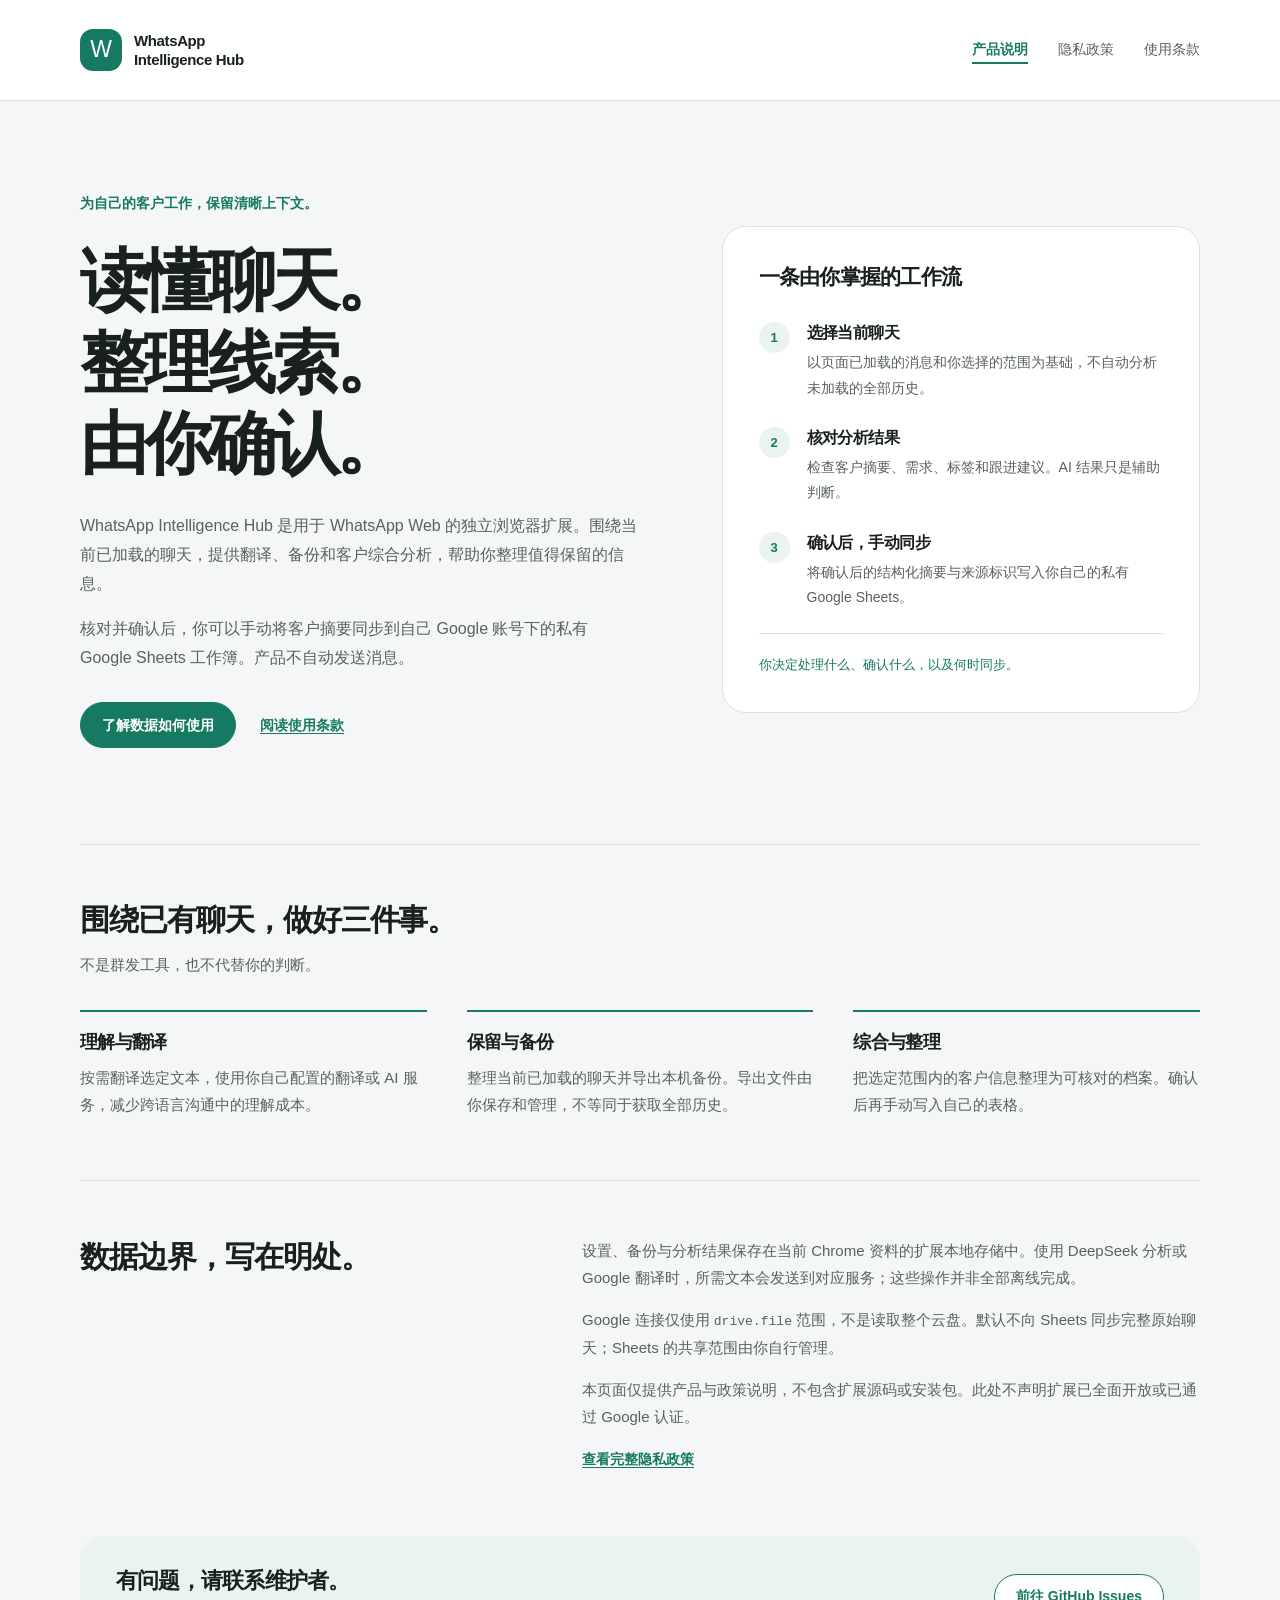
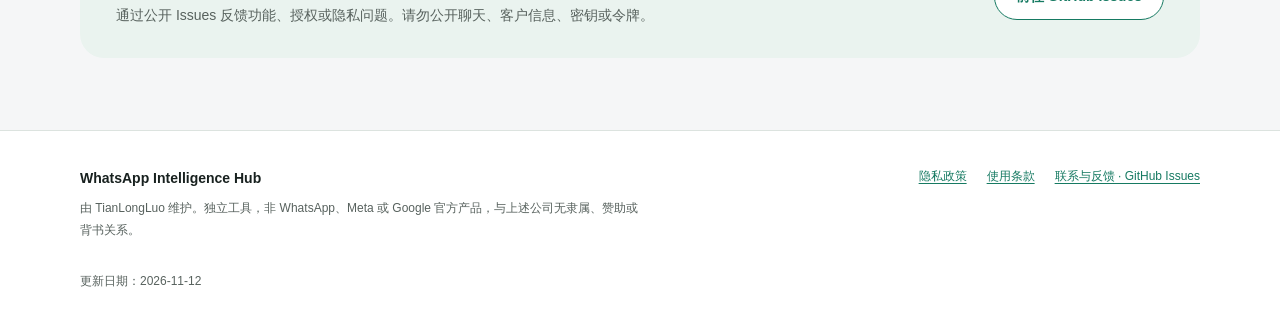
==== index.html @ 4558dfed "Publish static product information, privacy policy and usage terms only" ====
<!doctype html>
<html lang="zh-CN">
<head>
  <meta charset="utf-8">
  <meta name="viewport" content="width=device-width, initial-scale=1">
  <meta name="color-scheme" content="light dark">
  <meta http-equiv="Content-Security-Policy" content="default-src 'none'; style-src 'self'; base-uri 'none'; form-action 'none'">
  <title>产品说明 · WhatsApp Intelligence Hub</title>
  <meta name="description" content="WhatsApp Intelligence Hub：翻译与备份当前已加载的聊天，综合分析客户信息，核对确认后手动同步到自己的 Google Sheets。">
  <link rel="stylesheet" href="style.css">
</head>
<body>
  <a class="skip-link" href="#main">跳到主要内容</a>
  <header class="site-header">
    <div class="header-inner">
      <a class="brand" href="index.html" aria-label="WhatsApp Intelligence Hub 产品说明首页"><span class="brand-mark" aria-hidden="true">W</span><span>WhatsApp<br>Intelligence Hub</span></a>
      <nav aria-label="主导航"><a href="index.html" aria-current="page">产品说明</a><a href="privacy.html">隐私政策</a><a href="terms.html">使用条款</a></nav>
    </div>
  </header>
  <main id="main" tabindex="-1">
    <section class="hero page-width" aria-labelledby="hero-title">
      <div class="hero-copy">
        <p class="intro-label">为自己的客户工作，保留清晰上下文。</p>
        <h1 id="hero-title">读懂聊天。<br>整理线索。<br>由你确认。</h1>
        <p class="hero-description">WhatsApp Intelligence Hub 是用于 WhatsApp Web 的独立浏览器扩展。围绕当前已加载的聊天，提供翻译、备份和客户综合分析，帮助你整理值得保留的信息。</p>
        <p class="hero-description">核对并确认后，你可以手动将客户摘要同步到自己 Google 账号下的私有 Google Sheets 工作簿。产品不自动发送消息。</p>
        <div class="hero-actions"><a class="button" href="privacy.html">了解数据如何使用</a><a class="text-link" href="terms.html">阅读使用条款</a></div>
      </div>
      <aside class="workflow" aria-labelledby="workflow-title">
        <h2 id="workflow-title">一条由你掌握的工作流</h2>
        <ol class="workflow-list">
          <li><span class="step-number" aria-hidden="true">1</span><div><h3>选择当前聊天</h3><p>以页面已加载的消息和你选择的范围为基础，不自动分析未加载的全部历史。</p></div></li>
          <li><span class="step-number" aria-hidden="true">2</span><div><h3>核对分析结果</h3><p>检查客户摘要、需求、标签和跟进建议。AI 结果只是辅助判断。</p></div></li>
          <li><span class="step-number" aria-hidden="true">3</span><div><h3>确认后，手动同步</h3><p>将确认后的结构化摘要与来源标识写入你自己的私有 Google Sheets。</p></div></li>
        </ol>
        <p class="workflow-note">你决定处理什么、确认什么，以及何时同步。</p>
      </aside>
    </section>
    <section class="feature-section page-width" aria-labelledby="features-title">
      <div class="section-heading"><h2 id="features-title">围绕已有聊天，做好三件事。</h2><p>不是群发工具，也不代替你的判断。</p></div>
      <div class="features">
        <article><h3>理解与翻译</h3><p>按需翻译选定文本，使用你自己配置的翻译或 AI 服务，减少跨语言沟通中的理解成本。</p></article>
        <article><h3>保留与备份</h3><p>整理当前已加载的聊天并导出本机备份。导出文件由你保存和管理，不等同于获取全部历史。</p></article>
        <article><h3>综合与整理</h3><p>把选定范围内的客户信息整理为可核对的档案。确认后再手动写入自己的表格。</p></article>
      </div>
    </section>
    <section class="boundaries page-width" aria-labelledby="boundaries-title">
      <h2 id="boundaries-title">数据边界，写在明处。</h2>
      <div class="boundary-copy"><p>设置、备份与分析结果保存在当前 Chrome 资料的扩展本地存储中。使用 DeepSeek 分析或 Google 翻译时，所需文本会发送到对应服务；这些操作并非全部离线完成。</p><p>Google 连接仅使用 <code>drive.file</code> 范围，不是读取整个云盘。默认不向 Sheets 同步完整原始聊天；Sheets 的共享范围由你自行管理。</p><p>本页面仅提供产品与政策说明，不包含扩展源码或安装包。此处不声明扩展已全面开放或已通过 Google 认证。</p><a class="text-link" href="privacy.html">查看完整隐私政策</a></div>
    </section>
    <section class="contact-band page-width" aria-labelledby="contact-title"><div><h2 id="contact-title">有问题，请联系维护者。</h2><p>通过公开 Issues 反馈功能、授权或隐私问题。请勿公开聊天、客户信息、密钥或令牌。</p></div><a class="button button-secondary" href="https://github.com/TianLongLuo/whatsapp-intelligence-hub-site/issues">前往 GitHub Issues</a></section>

  </main>
  <footer class="site-footer">
    <div class="footer-inner">
      <div><p class="footer-brand">WhatsApp Intelligence Hub</p><p>由 TianLongLuo 维护。独立工具，非 WhatsApp、Meta 或 Google 官方产品，与上述公司无隶属、赞助或背书关系。</p></div>
      <div class="footer-links"><a href="privacy.html">隐私政策</a><a href="terms.html">使用条款</a><a href="https://github.com/TianLongLuo/whatsapp-intelligence-hub-site/issues">联系与反馈 · GitHub Issues</a></div>
    </div>
    <p class="footer-date">更新日期：<time datetime="2026-11-12">2026-11-12</time></p>
  </footer>
</body>
</html>
---- style.css ----
/* Static policy site. System fonts, no external resources or animation. */
:root {
  color-scheme: light dark;
  --page: #f5f6f7;
  --surface: #ffffff;
  --text: #18211f;
  --muted: #58625e;
  --green: #167a62;
  --green-hover: #10634f;
  --tint: #eaf3ef;
  --line: #dce3df;
  --focus: #116d57;
  --radius: 24px;
  font-family: -apple-system, BlinkMacSystemFont, "Segoe UI", "PingFang SC", "Hiragino Sans GB", "Microsoft YaHei", sans-serif;
  font-size: 16px;
  -webkit-text-size-adjust: 100%;
  text-size-adjust: 100%;
}
* { box-sizing: border-box; }
body { margin: 0; background: var(--page); color: var(--text); line-height: 1.8; }
a { color: var(--green); text-underline-offset: 0.22em; text-decoration-thickness: 1px; }
a:hover { text-decoration-thickness: 2px; }
a:focus-visible, main:focus-visible { outline: 3px solid var(--focus); outline-offset: 5px; border-radius: 4px; }
p, ul, ol { margin: 0 0 1em; }
h1, h2, h3 { margin: 0; line-height: 1.35; letter-spacing: -0.035em; }
code { font-family: ui-monospace, SFMono-Regular, Consolas, monospace; font-size: 0.87em; overflow-wrap: anywhere; }
.page-width { width: min(1120px, calc(100% - 80px)); margin-inline: auto; }
.skip-link { position: absolute; z-index: 10; top: 12px; left: 12px; transform: translateY(-180%); background: var(--surface); padding: 10px 18px; border: 1px solid var(--line); }
.skip-link:focus { transform: none; }
.site-header { background: var(--surface); border-bottom: 1px solid var(--line); }
.header-inner { width: min(1120px, calc(100% - 80px)); min-height: 100px; margin-inline: auto; display: flex; align-items: center; justify-content: space-between; gap: 32px; }
.brand { display: inline-flex; align-items: center; gap: 12px; color: var(--text); font-size: 15px; line-height: 1.3; font-weight: 650; text-decoration: none; letter-spacing: -0.025em; }
.brand-mark { width: 42px; height: 42px; display: grid; place-items: center; background: var(--green); color: white; border-radius: 13px; font-size: 23px; font-weight: 500; }
.site-header nav { display: flex; align-items: center; gap: 30px; font-size: 14px; }
.site-header nav a { color: var(--muted); text-decoration: none; padding: 7px 0; }
.site-header nav a[aria-current="page"] { color: var(--green); font-weight: 650; text-decoration: underline; text-decoration-thickness: 2px; text-underline-offset: 0.55em; }
.site-header nav a:hover { color: var(--green); }
.hero { display: grid; grid-template-columns: 1.08fr 0.92fr; gap: 80px; align-items: center; padding-block: 90px 96px; }
.intro-label { margin-bottom: 24px; color: var(--green); font-size: 14px; font-weight: 600; }
.hero h1 { font-size: clamp(45px, 5.3vw, 68px); font-weight: 700; line-height: 1.2; margin-bottom: 28px; letter-spacing: -0.06em; }
.hero-description { max-width: 39em; color: var(--muted); font-size: 16px; margin-bottom: 16px; }
.hero-actions { margin-top: 30px; display: flex; flex-wrap: wrap; align-items: center; gap: 18px 24px; }
.button { display: inline-flex; justify-content: center; align-items: center; min-height: 46px; padding: 9px 21px; border: 1px solid var(--green); border-radius: 100px; background: var(--green); color: #fff; font-size: 14px; font-weight: 600; line-height: 1.5; text-decoration: none; }
.button:hover { background: var(--green-hover); border-color: var(--green-hover); text-decoration: none; }
.text-link { font-size: 14px; font-weight: 600; }
.workflow { padding: 36px; border: 1px solid var(--line); border-radius: var(--radius); background: var(--surface); }
.workflow h2 { font-size: 21px; margin-bottom: 30px; }
.workflow-list { padding: 0; margin: 0; list-style: none; }
.workflow-list li { display: grid; grid-template-columns: 32px minmax(0, 1fr); column-gap: 16px; padding-bottom: 26px; }
.workflow-list li:last-child { padding-bottom: 22px; }
.step-number { width: 31px; height: 31px; border-radius: 50%; display: grid; place-items: center; font-size: 13px; line-height: 1; background: var(--tint); color: var(--green); font-weight: 650; }
.workflow h3 { font-size: 16px; margin-bottom: 7px; }
.workflow-list p { font-size: 14px; color: var(--muted); line-height: 1.8; margin: 0; }
.workflow-note { border-top: 1px solid var(--line); padding-top: 19px; margin: 0; font-size: 13px; color: var(--green); }
.feature-section { border-top: 1px solid var(--line); padding-block: 55px 62px; }
.section-heading h2, .boundaries h2, .contact-band h2 { font-size: clamp(23px, 2.6vw, 30px); }
.section-heading > p { margin: 10px 0 32px; color: var(--muted); font-size: 15px; }
.features { display: grid; grid-template-columns: repeat(3, minmax(0, 1fr)); gap: 40px; }
.features article { border-top: 2px solid var(--green); padding-top: 18px; }
.features h3 { font-size: 18px; margin-bottom: 10px; }
.features p { font-size: 15px; color: var(--muted); margin: 0; }
.boundaries { display: grid; grid-template-columns: 0.8fr 1.2fr; gap: 90px; border-top: 1px solid var(--line); padding-block: 56px 64px; }
.boundary-copy { color: var(--muted); font-size: 15px; }
.contact-band { background: var(--tint); border-radius: var(--radius); padding: 30px 36px; margin-bottom: 72px; display: flex; align-items: center; justify-content: space-between; gap: 36px; }
.contact-band h2 { font-size: 22px; margin-bottom: 7px; }
.contact-band p { max-width: 42em; color: var(--muted); font-size: 14px; margin: 0; }
.contact-band .button { flex-shrink: 0; }
.button-secondary { background: var(--surface); color: var(--green); }
.button-secondary:hover { color: #fff; }
.site-footer { border-top: 1px solid var(--line); padding: 35px 0 25px; background: var(--surface); }
.footer-inner, .footer-date { width: min(1120px, calc(100% - 80px)); margin-inline: auto; }
.footer-inner { display: flex; justify-content: space-between; gap: 60px; }
.footer-brand { color: var(--text); font-size: 14px; font-weight: 650; margin-bottom: 7px; }
.footer-inner p:not(.footer-brand) { color: var(--muted); font-size: 12px; max-width: 47em; }
.footer-links { display: flex; flex-wrap: wrap; align-content: flex-start; justify-content: flex-end; gap: 8px 20px; font-size: 12px; }
.footer-date { margin-top: 18px; margin-bottom: 0; font-size: 12px; color: var(--muted); }
.policy { max-width: 800px; padding-block: 68px 80px; }
.policy-header { margin-bottom: 34px; }
.policy-header .intro-label { margin-bottom: 16px; }
.policy h1 { font-size: clamp(36px, 4.5vw, 52px); margin-bottom: 14px; }
.policy-lead { font-size: 18px; color: var(--muted); margin-bottom: 18px; }
.updated { font-size: 13px; color: var(--muted); margin: 0; }
.policy-intro { padding-bottom: 28px; border-bottom: 1px solid var(--line); }
.policy p, .policy li { overflow-wrap: anywhere; }
.policy-toc { display: flex; flex-wrap: wrap; gap: 9px 22px; margin: 28px 0 40px; font-size: 14px; }
.policy section { scroll-margin-top: 24px; margin-top: 38px; }
.policy section h2 { font-size: 23px; margin-bottom: 16px; }
.policy section h3 { font-size: 17px; margin-bottom: 9px; }
.policy section p, .policy section li { color: var(--muted); font-size: 15px; }
.policy ul { padding-left: 1.4em; }
.policy li { margin-bottom: 12px; padding-left: 3px; }
.policy strong { color: var(--text); font-weight: 600; }
.service-block { border-left: 2px solid var(--green); padding-left: 21px; margin-block: 25px; }
.service-block p:last-child { margin-bottom: 0; }
.policy-end { display: flex; flex-wrap: wrap; gap: 14px 28px; margin-top: 48px; border-top: 1px solid var(--line); padding-top: 25px; font-size: 14px; }
@media (max-width: 900px) {
  .hero { gap: 36px; padding-block: 64px; }
  .workflow { padding: 28px; }
  .features { gap: 25px; }
  .boundaries { gap: 40px; }
  .contact-band { align-items: flex-start; flex-direction: column; gap: 22px; }
  .footer-inner { flex-direction: column; gap: 12px; }
  .footer-links { justify-content: flex-start; }
}
@media (max-width: 680px) {
  .page-width, .header-inner, .footer-inner, .footer-date { width: calc(100% - 40px); }
  .header-inner { min-height: 0; padding-block: 21px 18px; flex-direction: column; align-items: flex-start; gap: 22px; }
  .site-header nav { gap: 25px; width: 100%; }
  .hero { grid-template-columns: minmax(0, 1fr); padding-block: 44px 48px; gap: 36px; }
  .hero h1 { font-size: 48px; }
  .intro-label { font-size: 13px; margin-bottom: 20px; }
  .hero-description { font-size: 15px; }
  .hero-actions { gap: 18px; }
  .workflow { padding: 25px 23px; border-radius: 20px; }
  .workflow h2 { font-size: 20px; }
  .features { grid-template-columns: minmax(0, 1fr); gap: 29px; }
  .feature-section { padding-block: 38px 44px; }
  .section-heading > p { margin-bottom: 27px; }
  .boundaries { grid-template-columns: minmax(0, 1fr); gap: 22px; padding-block: 38px 44px; }
  .contact-band { width: calc(100% - 40px); padding: 25px 23px; border-radius: 20px; margin-bottom: 44px; }
  .contact-band h2 { font-size: 20px; }
  .site-footer { padding-top: 28px; }
  .policy { padding-block: 42px 50px; }
  .policy-lead { font-size: 16px; }
  .policy section h2 { font-size: 21px; }
  .policy section p, .policy section li { font-size: 15px; }
  .policy-toc { gap: 9px 20px; }
}
@media (prefers-color-scheme: dark) {
  :root { --page: #111815; --surface: #19231e; --text: #edf3ef; --muted: #b1bfb6; --green: #6bd4b1; --green-hover: #8be0c2; --tint: #1b3328; --line: #34453a; --focus: #99e8ce; }
  .brand-mark, .button:not(.button-secondary) { background: #167a62; border-color: #167a62; color: #fff; }
  .button:not(.button-secondary):hover, .button-secondary:hover { background: #10634f; border-color: #10634f; color: #fff; }
}
@media (prefers-reduced-motion: reduce) {
  *, *::before, *::after { animation: none !important; transition: none !important; scroll-behavior: auto !important; }
}
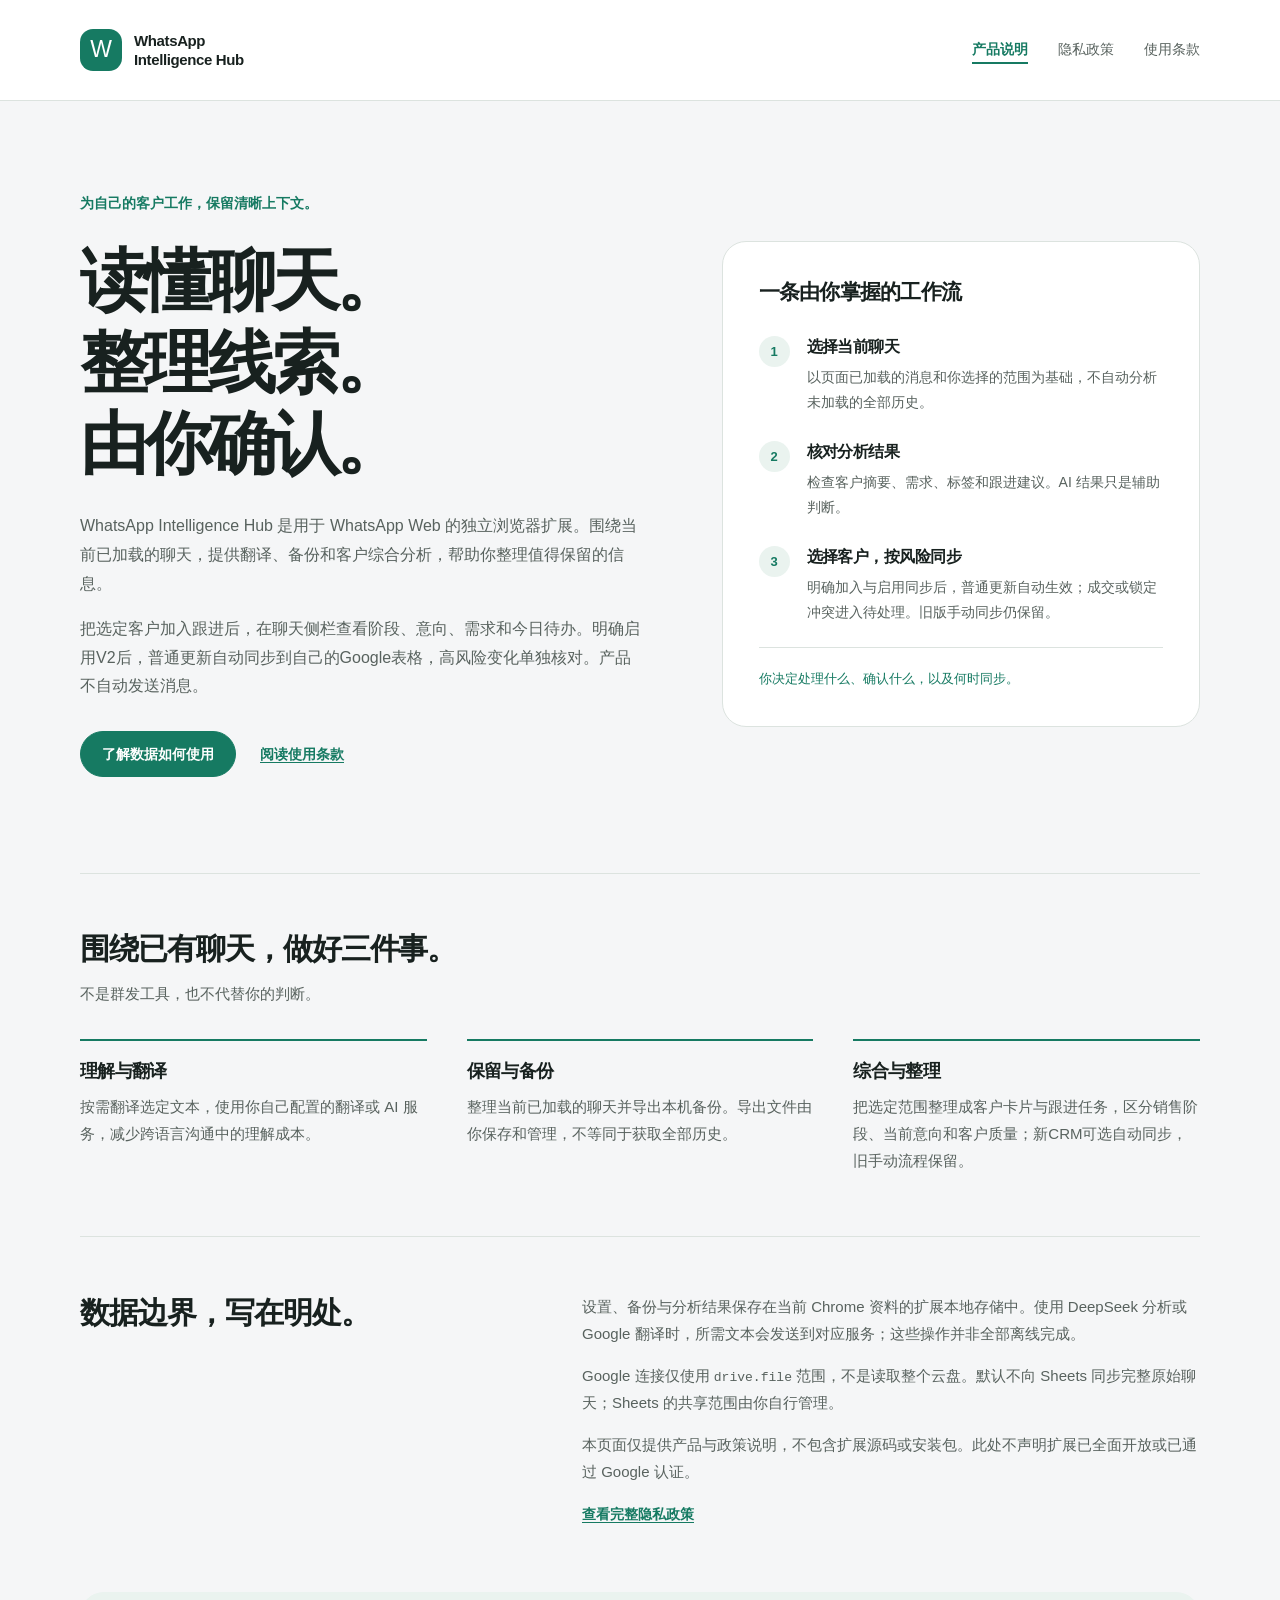
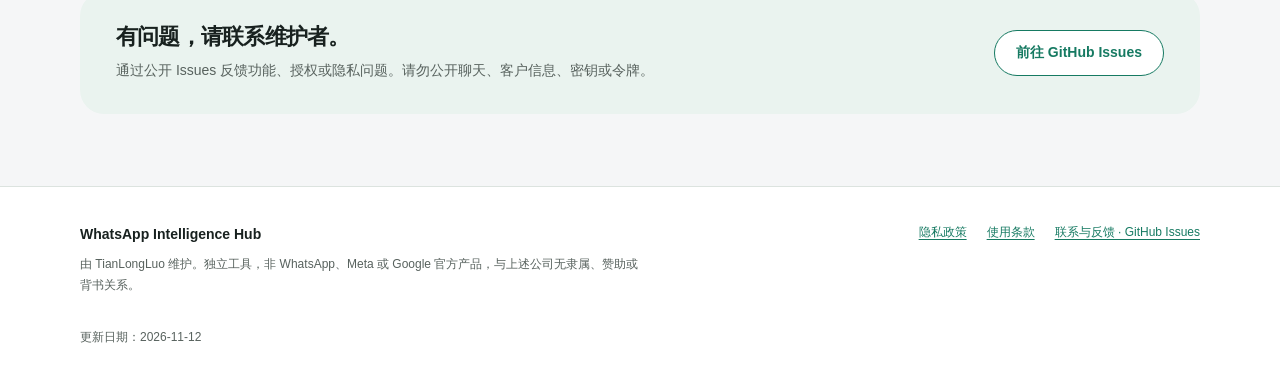
==== commit ae26d2a3: "docs: explain opt-in AutoCRM and V2 data flows" ====
--- a/index.html
+++ b/index.html
@@ -1,12 +1,13 @@
 <!doctype html>
 <html lang="zh-CN">
 <head>
+  <meta name="google-site-verification" content="5QiadQdPQAH5DwLQ661Jyvq__LHjutMBQYq28od8A-g" />
   <meta charset="utf-8">
   <meta name="viewport" content="width=device-width, initial-scale=1">
   <meta name="color-scheme" content="light dark">
   <meta http-equiv="Content-Security-Policy" content="default-src 'none'; style-src 'self'; base-uri 'none'; form-action 'none'">
   <title>产品说明 · WhatsApp Intelligence Hub</title>
-  <meta name="description" content="WhatsApp Intelligence Hub：翻译与备份当前已加载的聊天，综合分析客户信息，核对确认后手动同步到自己的 Google Sheets。">
+  <meta name="description" content="WhatsApp Intelligence Hub：翻译与备份当前已加载的聊天，综合分析客户信息，客户自选加入，批量自动跟进与结构化同步到自己的 Google Sheets。">
   <link rel="stylesheet" href="style.css">
 </head>
 <body>
@@ -23,7 +24,7 @@
         <p class="intro-label">为自己的客户工作，保留清晰上下文。</p>
         <h1 id="hero-title">读懂聊天。<br>整理线索。<br>由你确认。</h1>
         <p class="hero-description">WhatsApp Intelligence Hub 是用于 WhatsApp Web 的独立浏览器扩展。围绕当前已加载的聊天，提供翻译、备份和客户综合分析，帮助你整理值得保留的信息。</p>
-        <p class="hero-description">核对并确认后，你可以手动将客户摘要同步到自己 Google 账号下的私有 Google Sheets 工作簿。产品不自动发送消息。</p>
+        <p class="hero-description">把选定客户加入跟进后，在聊天侧栏查看阶段、意向、需求和今日待办。明确启用V2后，普通更新自动同步到自己的Google表格，高风险变化单独核对。产品不自动发送消息。</p>
         <div class="hero-actions"><a class="button" href="privacy.html">了解数据如何使用</a><a class="text-link" href="terms.html">阅读使用条款</a></div>
       </div>
       <aside class="workflow" aria-labelledby="workflow-title">
@@ -31,7 +32,7 @@
         <ol class="workflow-list">
           <li><span class="step-number" aria-hidden="true">1</span><div><h3>选择当前聊天</h3><p>以页面已加载的消息和你选择的范围为基础，不自动分析未加载的全部历史。</p></div></li>
           <li><span class="step-number" aria-hidden="true">2</span><div><h3>核对分析结果</h3><p>检查客户摘要、需求、标签和跟进建议。AI 结果只是辅助判断。</p></div></li>
-          <li><span class="step-number" aria-hidden="true">3</span><div><h3>确认后，手动同步</h3><p>将确认后的结构化摘要与来源标识写入你自己的私有 Google Sheets。</p></div></li>
+          <li><span class="step-number" aria-hidden="true">3</span><div><h3>选择客户，按风险同步</h3><p>明确加入与启用同步后，普通更新自动生效；成交或锁定冲突进入待处理。旧版手动同步仍保留。</p></div></li>
         </ol>
         <p class="workflow-note">你决定处理什么、确认什么，以及何时同步。</p>
       </aside>
@@ -41,7 +42,7 @@
       <div class="features">
         <article><h3>理解与翻译</h3><p>按需翻译选定文本，使用你自己配置的翻译或 AI 服务，减少跨语言沟通中的理解成本。</p></article>
         <article><h3>保留与备份</h3><p>整理当前已加载的聊天并导出本机备份。导出文件由你保存和管理，不等同于获取全部历史。</p></article>
-        <article><h3>综合与整理</h3><p>把选定范围内的客户信息整理为可核对的档案。确认后再手动写入自己的表格。</p></article>
+        <article><h3>综合与整理</h3><p>把选定范围整理成客户卡片与跟进任务，区分销售阶段、当前意向和客户质量；新CRM可选自动同步，旧手动流程保留。</p></article>
       </div>
     </section>
     <section class="boundaries page-width" aria-labelledby="boundaries-title">
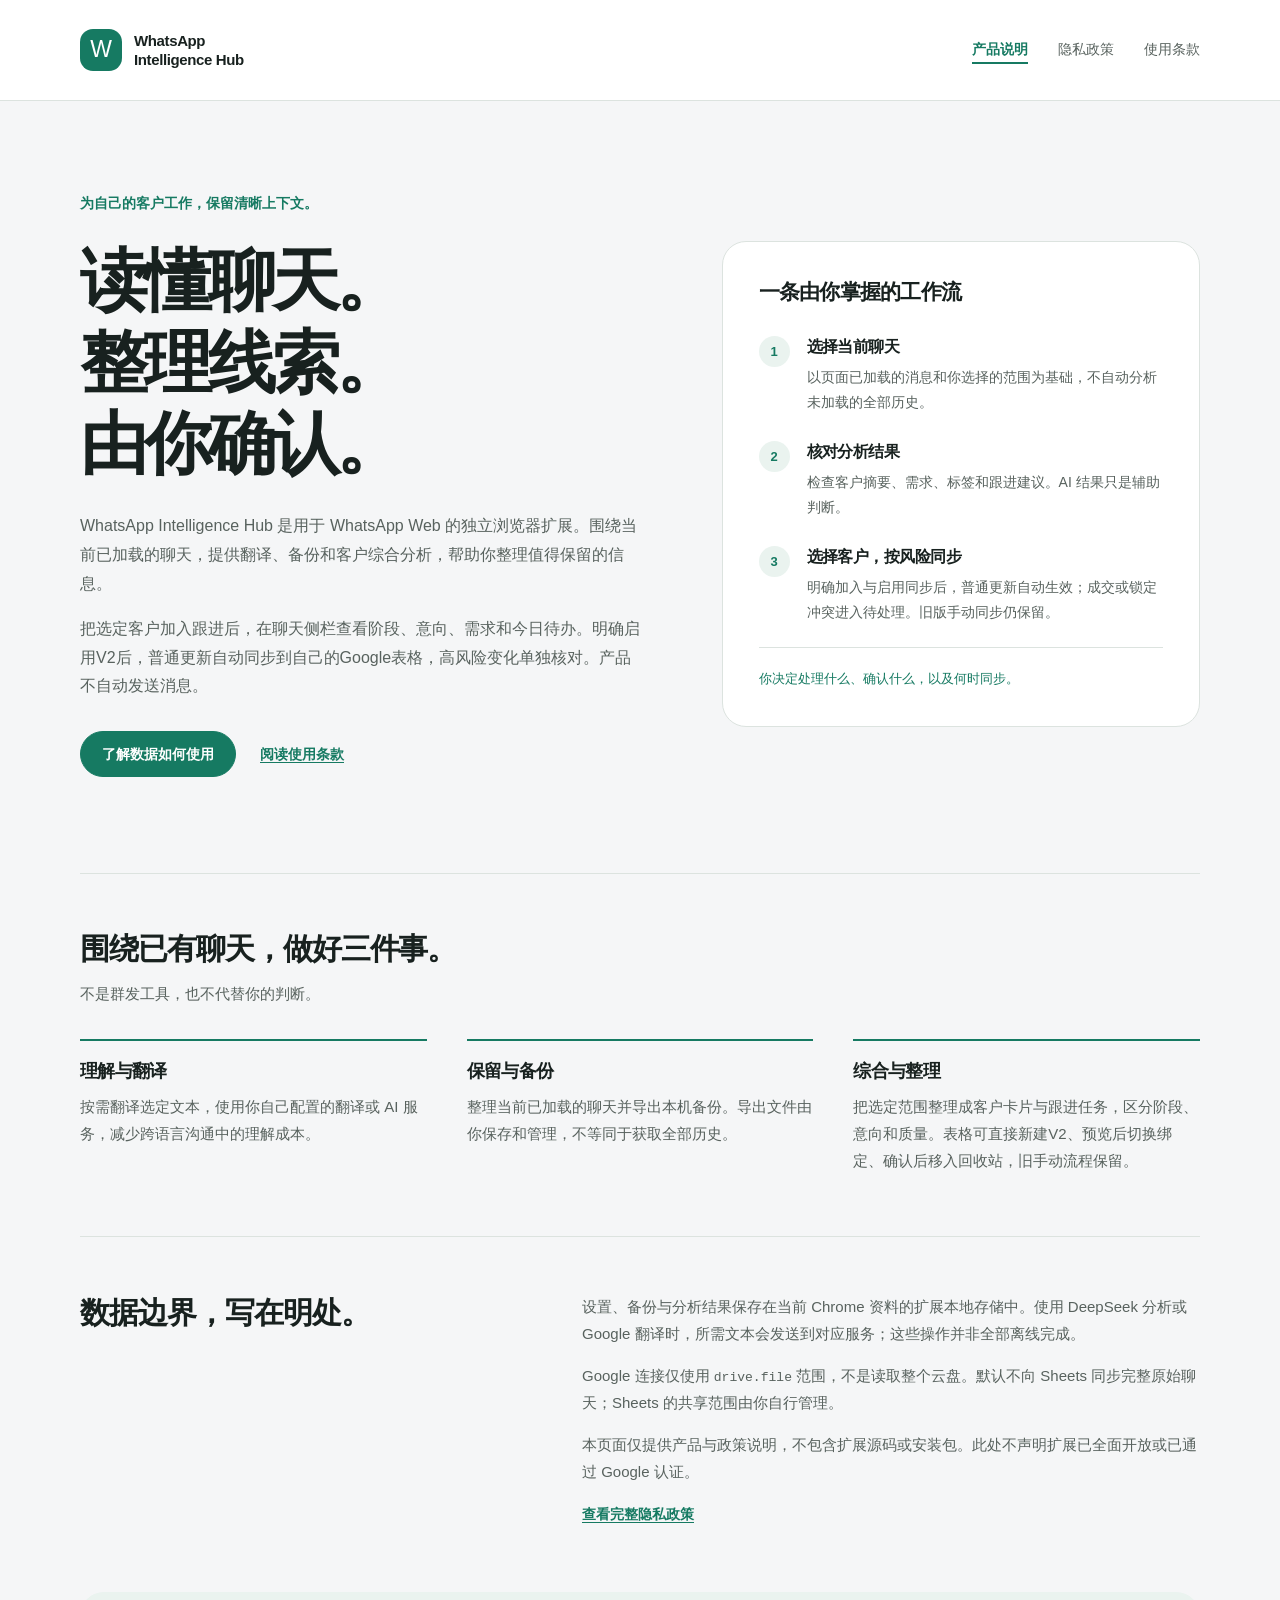
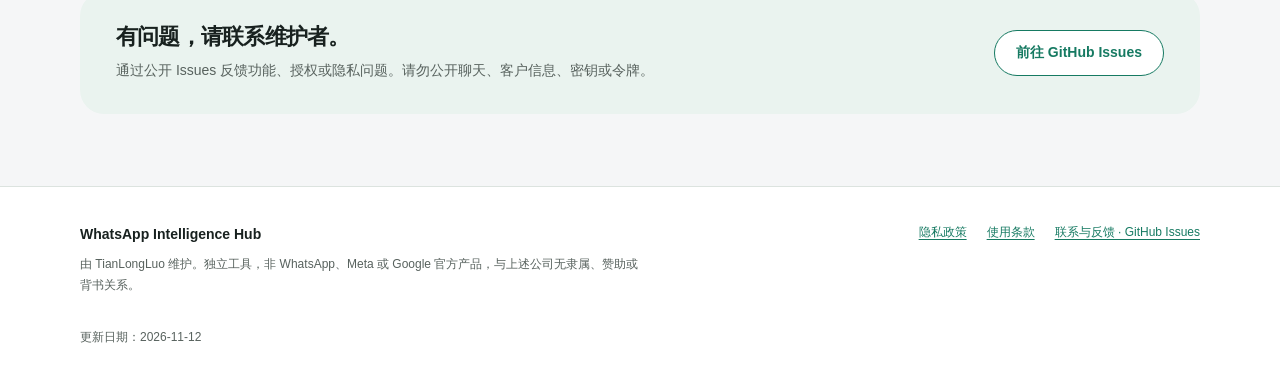
==== commit 1e359ba6: "docs: describe V2 workbook management and reversible trash" ====
--- a/index.html
+++ b/index.html
@@ -42,7 +42,7 @@
       <div class="features">
         <article><h3>理解与翻译</h3><p>按需翻译选定文本，使用你自己配置的翻译或 AI 服务，减少跨语言沟通中的理解成本。</p></article>
         <article><h3>保留与备份</h3><p>整理当前已加载的聊天并导出本机备份。导出文件由你保存和管理，不等同于获取全部历史。</p></article>
-        <article><h3>综合与整理</h3><p>把选定范围整理成客户卡片与跟进任务，区分销售阶段、当前意向和客户质量；新CRM可选自动同步，旧手动流程保留。</p></article>
+        <article><h3>综合与整理</h3><p>把选定范围整理成客户卡片与跟进任务，区分阶段、意向和质量。表格可直接新建V2、预览后切换绑定、确认后移入回收站，旧手动流程保留。</p></article>
       </div>
     </section>
     <section class="boundaries page-width" aria-labelledby="boundaries-title">
